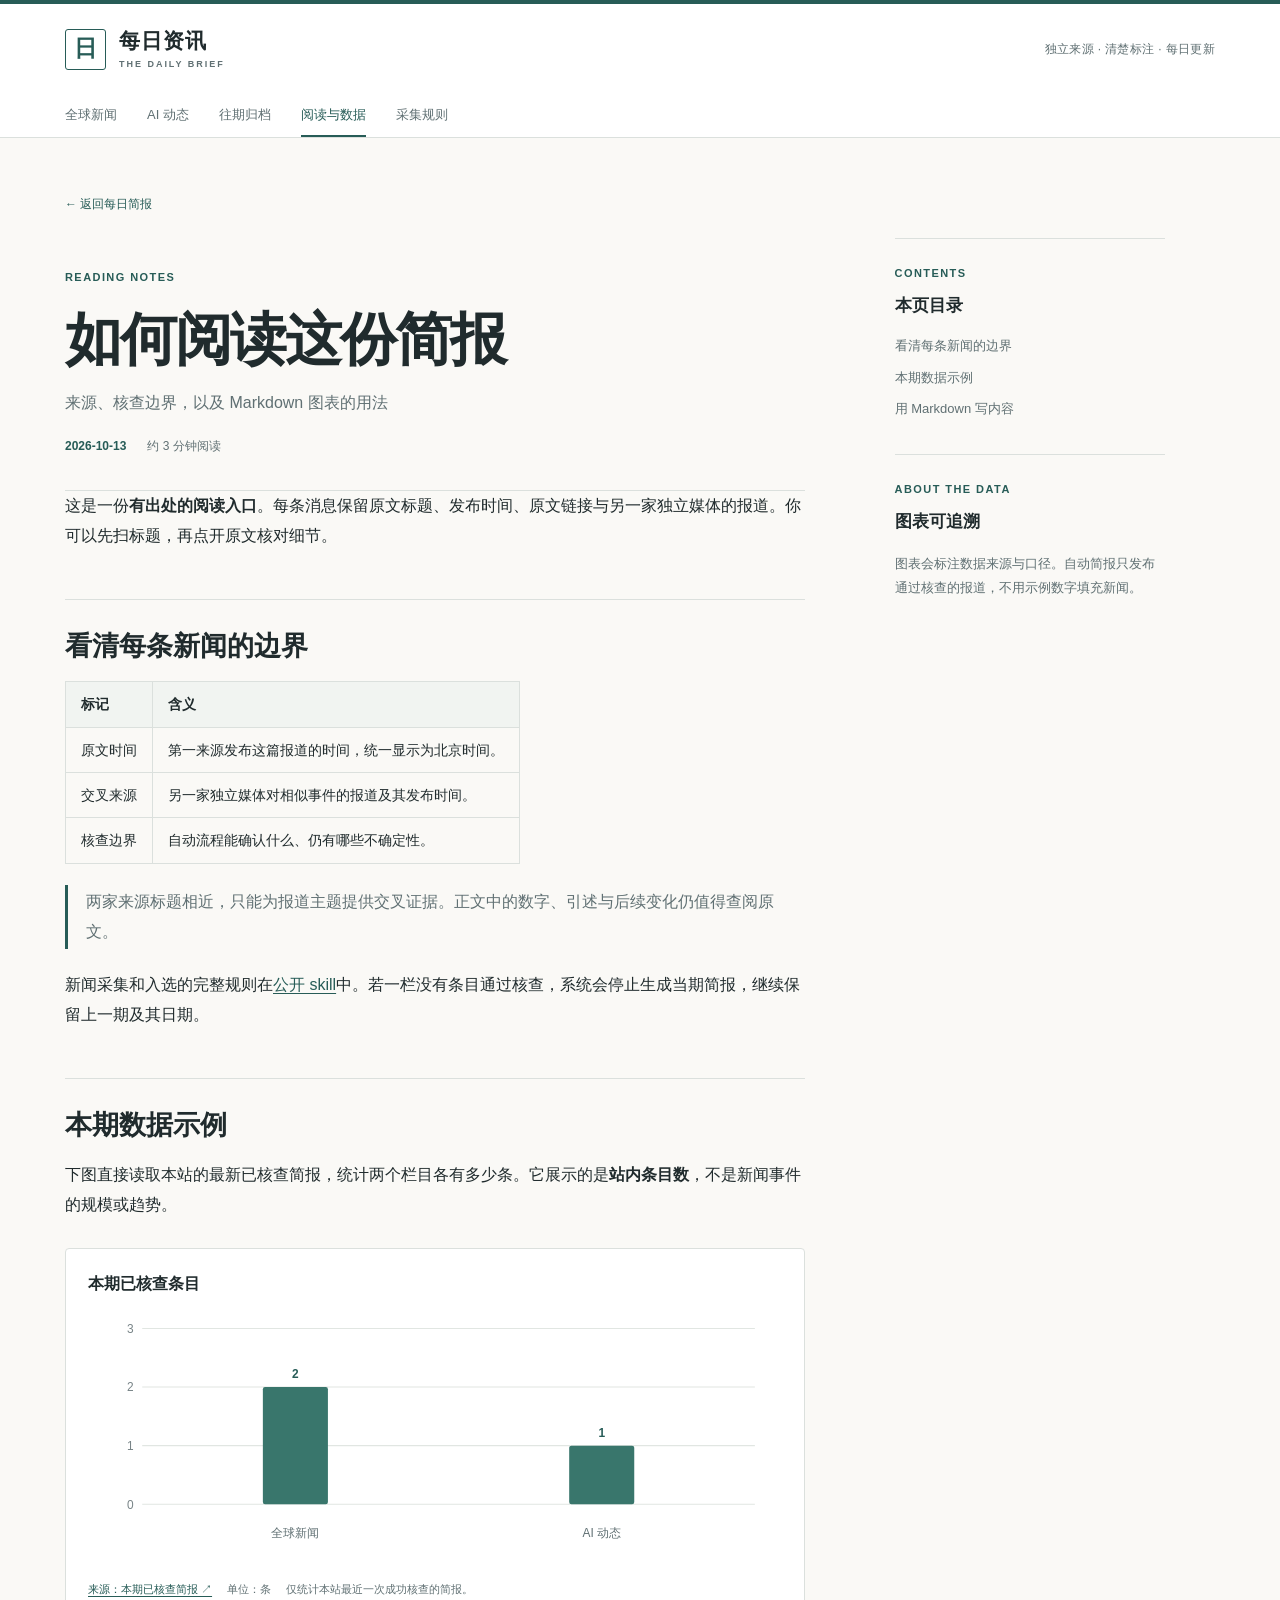
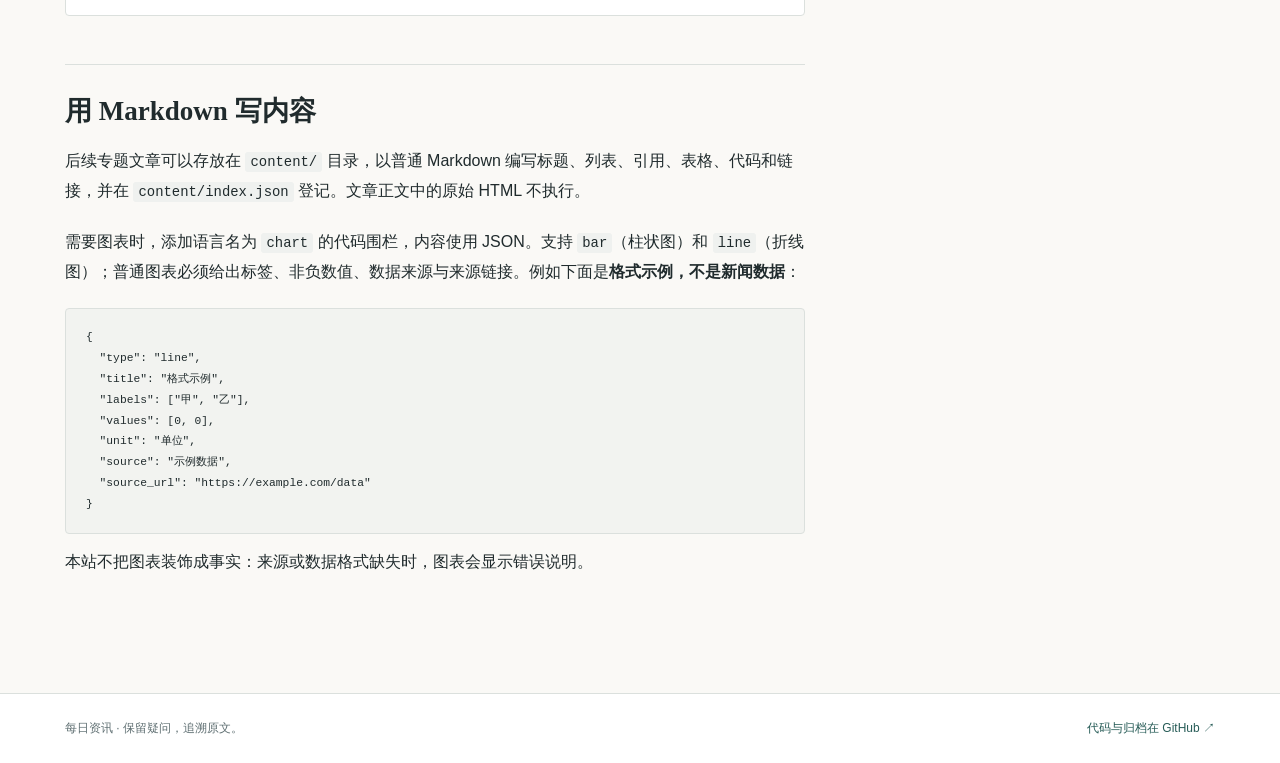
==== article.html @ a1f1600b "Redesign news reader and add Markdown chart articles" ====
<!doctype html>
<html lang="zh-CN">
<head>
  <meta charset="utf-8">
  <meta name="viewport" content="width=device-width, initial-scale=1">
  <meta name="theme-color" content="#faf9f6">
  <meta name="description" content="每日资讯的阅读笔记与数据图表。">
  <title>阅读与数据 · 每日资讯</title>
  <link rel="icon" href="favicon.svg" type="image/svg+xml">
  <link rel="stylesheet" href="styles.css">
  <script src="vendor/markdown-it.min.js" defer></script>
  <script src="charts.js" defer></script>
  <script src="article.js" defer></script>
</head>
<body>
  <a class="skip-link" href="#main">跳到正文</a>
  <header class="site-header">
    <div class="masthead wrap">
      <a class="brand" href="./" aria-label="每日资讯首页">
        <span class="brand-symbol" aria-hidden="true">日</span>
        <span class="brand-name">每日资讯<small>THE DAILY BRIEF</small></span>
      </a>
      <div class="masthead-note">独立来源 · 清楚标注 · 每日更新</div>
    </div>
    <nav class="site-nav wrap" aria-label="主导航">
      <a href="./#global">全球新闻</a>
      <a href="./#ai">AI 动态</a>
      <a href="./#archive">往期归档</a>
      <a href="article.html?slug=reading-guide" aria-current="page">阅读与数据</a>
      <a href="skills/news-collection/SKILL.md">采集规则</a>
    </nav>
  </header>
  <main id="main" class="wrap article-layout">
    <div class="article-main">
      <a class="back-link" href="./">← 返回每日简报</a>
      <header class="article-header">
        <span class="section-kicker">READING NOTES</span>
        <h1 id="article-title">正在载入文章…</h1>
        <p id="article-summary"></p>
        <div id="article-meta" class="edition-meta"></div>
      </header>
      <div id="article-notice" class="notice" role="status" hidden></div>
      <article id="article-body" class="prose" aria-live="polite"></article>
    </div>
    <aside class="sidebar article-sidebar" aria-label="阅读提示">
      <section class="side-block">
        <span class="side-kicker">CONTENTS</span>
        <h2>本页目录</h2>
        <nav id="article-toc" class="article-toc" aria-label="文章目录"></nav>
      </section>
      <section class="side-block side-method">
        <span class="side-kicker">ABOUT THE DATA</span>
        <h2>图表可追溯</h2>
        <p>图表会标注数据来源与口径。自动简报只发布通过核查的报道，不用示例数字填充新闻。</p>
      </section>
    </aside>
  </main>
  <footer class="site-footer">
    <div class="wrap footer-inner"><span>每日资讯 · 保留疑问，追溯原文。</span><a href="https://github.com/Zhangsfish/daily_tasks">代码与归档在 GitHub <span aria-hidden="true">↗</span></a></div>
  </footer>
</body>
</html>
---- styles.css ----
:root {
  color-scheme: light;
  --paper: #faf9f6;
  --surface: #ffffff;
  --ink: #202b2d;
  --muted: #607073;
  --soft: #788487;
  --line: #dbe0dd;
  --accent: #275c57;
  --accent-soft: #eaf2ee;
  --warm: #b56d43;
  --measure: 740px;
}

* { box-sizing: border-box; }
html { scroll-behavior: smooth; }
body { margin: 0; background: var(--paper); color: var(--ink); font-family: -apple-system, BlinkMacSystemFont, "Segoe UI", "PingFang SC", "Microsoft YaHei", sans-serif; line-height: 1.6; }
button, input { font: inherit; }
a { color: inherit; }
a:focus-visible, button:focus-visible { outline: 2px solid var(--accent); outline-offset: 4px; }
.wrap { width: min(1150px, calc(100% - 52px)); margin-inline: auto; }
.skip-link { position: absolute; top: -60px; left: 16px; z-index: 10; background: var(--ink); color: white; padding: 8px 14px; }
.skip-link:focus { top: 10px; }

.site-header { border-top: 4px solid var(--accent); border-bottom: 1px solid var(--line); background: var(--surface); }
.masthead { min-height: 91px; display: flex; align-items: center; justify-content: space-between; gap: 24px; }
.brand { display: inline-flex; align-items: center; gap: 13px; text-decoration: none; }
.brand-symbol { display: grid; place-items: center; width: 41px; height: 41px; border: 1px solid var(--accent); border-radius: 3px; color: var(--accent); font-family: Georgia, "Noto Serif SC", serif; font-size: 23px; font-weight: 700; }
.brand-name { display: flex; flex-direction: column; color: var(--ink); font-size: 21px; font-weight: 750; letter-spacing: .05em; line-height: 1.17; }
.brand-name small { margin-top: 5px; color: var(--muted); font-size: 9px; font-weight: 700; letter-spacing: .22em; }
.masthead-note { color: var(--muted); font-size: 12px; letter-spacing: .03em; }
.site-nav { display: flex; align-items: center; gap: 30px; min-height: 42px; }
.site-nav a { align-self: stretch; display: inline-flex; align-items: center; border-bottom: 2px solid transparent; color: var(--muted); font-size: 13px; text-decoration: none; white-space: nowrap; }
.site-nav a:hover, .site-nav a[aria-current="page"] { border-bottom-color: var(--accent); color: var(--accent); }

.page-grid, .article-layout { display: grid; grid-template-columns: minmax(0, var(--measure)) minmax(220px, 270px); column-gap: clamp(44px, 7vw, 112px); align-items: start; padding-top: 64px; padding-bottom: 95px; }
.primary-column, .article-main { min-width: 0; }
.intro { padding-bottom: 38px; }
.overline, .section-kicker, .side-kicker { color: var(--accent); font-size: 11px; font-weight: 750; letter-spacing: .13em; }
.overline { display: flex; align-items: center; gap: 10px; }
.live-dot { display: inline-block; width: 6px; height: 6px; border-radius: 50%; background: var(--warm); }
.overline-rule { width: 22px; height: 1px; background: var(--line); }
.intro h1, .article-header h1 { margin: 17px 0 14px; font-family: Georgia, "Noto Serif SC", serif; font-size: clamp(44px, 5vw, 65px); font-weight: 600; letter-spacing: -.035em; line-height: 1.22; }
.intro-description { margin: 0; color: var(--muted); font-size: 16px; line-height: 1.9; }
.edition-meta { display: flex; flex-wrap: wrap; gap: 8px 21px; margin-top: 25px; color: var(--muted); font-size: 12px; }
.edition-meta span:first-child { color: var(--accent); font-weight: 700; }
.notice { margin: 4px 0 25px; padding: 12px 16px; border-left: 3px solid var(--warm); background: #fff3ea; color: #654c3a; font-size: 13px; }

.news-section { padding: 34px 0 41px; border-top: 1px solid var(--line); scroll-margin-top: 20px; }
.section-heading { display: flex; align-items: end; justify-content: space-between; gap: 20px; }
.section-heading h2 { margin: 6px 0 0; font-family: Georgia, "Noto Serif SC", serif; font-size: clamp(27px, 3vw, 34px); font-weight: 600; line-height: 1.3; }
.section-count { min-width: 33px; padding: 2px 9px; border: 1px solid var(--line); border-radius: 99px; color: var(--muted); font-size: 12px; text-align: center; }
.section-description { margin: 8px 0 25px; color: var(--muted); font-size: 13px; }
.story { display: grid; grid-template-columns: 35px minmax(0, 1fr); gap: 14px; padding: 23px 0 27px; border-top: 1px solid var(--line); }
.story-number { padding-top: 3px; color: var(--soft); font-family: Georgia, serif; font-size: 15px; }
.story-meta { display: flex; flex-wrap: wrap; align-items: center; gap: 6px 12px; color: var(--muted); font-size: 12px; }
.story-source { color: var(--accent); font-weight: 700; }
.story-title { margin: 10px 0 14px; font-family: Georgia, "Noto Serif SC", serif; font-size: clamp(20px, 2.2vw, 24px); font-weight: 600; line-height: 1.45; letter-spacing: -.012em; }
.story-title a { text-decoration: none; }
.story-title a:hover { color: var(--accent); text-decoration: underline; text-decoration-thickness: 1px; text-underline-offset: 4px; }
.story-links { display: flex; flex-wrap: wrap; gap: 7px 21px; }
.story-links a { color: var(--accent); font-size: 12px; font-weight: 650; text-decoration: none; }
.story-links a:hover { text-decoration: underline; text-underline-offset: 3px; }
.story-uncertainty { margin: 14px 0 0; color: var(--soft); font-size: 12px; line-height: 1.75; }
.story-uncertainty strong { color: var(--muted); font-weight: 650; }
.empty { padding: 24px 0; border-top: 1px solid var(--line); color: var(--muted); font-size: 14px; line-height: 1.8; }

.archive-section { padding: 36px 0 10px; border-top: 1px solid var(--line); scroll-margin-top: 20px; }
.archive-list { display: flex; flex-wrap: wrap; gap: 10px; margin-top: 22px; }
.archive-list button { padding: 8px 13px; border: 1px solid var(--line); border-radius: 3px; background: var(--surface); color: var(--muted); font-size: 12px; cursor: pointer; }
.archive-list button:hover, .archive-list button[aria-current="true"] { border-color: var(--accent); color: var(--accent); background: var(--accent-soft); }

.sidebar { min-width: 0; padding-top: 12px; }
.side-block { padding: 20px 0 26px; border-top: 1px solid var(--line); }
.side-block + .side-block { margin-top: 8px; }
.side-block h2 { margin: 7px 0 17px; font-size: 17px; font-weight: 690; }
.side-stat { display: flex; justify-content: space-between; gap: 12px; padding: 9px 0; border-bottom: 1px solid var(--line); color: var(--muted); font-size: 13px; }
.side-stat strong { color: var(--ink); font-size: 15px; }
.side-note { display: block; margin: 14px 0 0; color: var(--soft); font-size: 12px; line-height: 1.7; }
.side-method p { margin: 0 0 13px; color: var(--muted); font-size: 13px; line-height: 1.85; }
.side-method a, .note-link { color: var(--accent); font-size: 13px; font-weight: 650; text-decoration: none; }
.side-method a:hover, .note-link:hover { text-decoration: underline; text-underline-offset: 3px; }
.notes-list { display: grid; gap: 12px; }
.note-link { display: grid; gap: 2px; }
.note-link small { color: var(--soft); font-size: 11px; font-weight: 400; }

.site-footer { border-top: 1px solid var(--line); background: var(--surface); }
.footer-inner { display: flex; justify-content: space-between; flex-wrap: wrap; gap: 12px; padding-block: 25px; color: var(--muted); font-size: 12px; }
.footer-inner a { color: var(--accent); text-decoration: none; }
.footer-inner a:hover { text-decoration: underline; }

.article-layout { padding-top: 52px; }
.back-link { color: var(--accent); font-size: 12px; text-decoration: none; }
.back-link:hover { text-decoration: underline; }
.article-header { padding: 47px 0 34px; border-bottom: 1px solid var(--line); }
.article-header h1 { font-size: clamp(39px, 5vw, 57px); }
.article-header p { margin: 0; color: var(--muted); font-size: 16px; line-height: 1.8; }
.article-header .edition-meta { margin-top: 19px; }
.article-sidebar { padding-top: 48px; }
.article-toc { display: grid; gap: 11px; }
.article-toc a { color: var(--muted); font-size: 13px; text-decoration: none; }
.article-toc a:hover { color: var(--accent); text-decoration: underline; }

.prose { color: var(--ink); font-size: 16px; line-height: 1.88; overflow-wrap: break-word; }
.prose h2, .prose h3 { scroll-margin-top: 24px; font-family: Georgia, "Noto Serif SC", serif; line-height: 1.35; }
.prose h2 { margin: 48px 0 17px; padding-top: 28px; border-top: 1px solid var(--line); font-size: 27px; }
.prose h3 { margin: 32px 0 12px; font-size: 21px; }
.prose p, .prose ul, .prose ol, .prose blockquote, .prose table { margin: 0 0 21px; }
.prose li { padding-left: 4px; }
.prose li + li { margin-top: 5px; }
.prose a { color: var(--accent); text-decoration-thickness: 1px; text-underline-offset: 3px; }
.prose blockquote { margin-inline: 0; padding: 2px 0 2px 18px; border-left: 3px solid var(--accent); color: var(--muted); }
.prose blockquote p:last-child { margin-bottom: 0; }
.prose code { padding: 2px 5px; border-radius: 3px; background: #eff1ef; font-size: .87em; }
.prose pre { max-width: 100%; overflow-x: auto; padding: 18px 20px; border: 1px solid var(--line); border-radius: 4px; background: #f2f3f0; font-size: 13px; line-height: 1.6; }
.prose pre code { padding: 0; background: transparent; }
.prose img { max-width: 100%; height: auto; }
.prose table { display: block; width: 100%; max-width: 100%; overflow-x: auto; border-collapse: collapse; font-size: 14px; }
.prose th, .prose td { padding: 9px 15px; border: 1px solid var(--line); text-align: left; }
.prose th { background: #f1f4f1; }
.prose hr { height: 1px; margin: 32px 0; border: 0; background: var(--line); }

.chart { margin: 28px 0 32px; padding: 20px 22px 17px; border: 1px solid var(--line); border-radius: 4px; background: var(--surface); }
.chart-title { margin: 0 0 4px; font-size: 16px; font-weight: 690; }
.chart-svg { display: block; width: 100%; height: auto; margin-top: 9px; }
.chart-caption { display: flex; flex-wrap: wrap; gap: 5px 15px; margin-top: 8px; color: var(--muted); font-size: 11px; line-height: 1.5; }
.chart-caption a { font-size: inherit; }
.chart-error { color: #9b4c34; font-size: 13px; }

@media (max-width: 900px) {
  .page-grid, .article-layout { grid-template-columns: minmax(0, 1fr); gap: 50px; }
  .primary-column, .article-main { width: min(100%, var(--measure)); }
  .sidebar { display: grid; grid-template-columns: repeat(2, minmax(0, 1fr)); gap: 0 28px; width: min(100%, var(--measure)); padding-top: 0; }
  .side-block + .side-block { margin-top: 0; }
  .article-sidebar { padding-top: 0; }
}
@media (max-width: 620px) {
  .wrap { width: min(100% - 32px, 1150px); }
  .masthead { min-height: 79px; }
  .masthead-note { display: none; }
  .site-nav { gap: 22px; overflow-x: auto; }
  .page-grid, .article-layout { padding-top: 43px; padding-bottom: 58px; }
  .intro { padding-bottom: 30px; }
  .story { grid-template-columns: 24px minmax(0, 1fr); gap: 10px; }
  .story-title { font-size: 21px; }
  .sidebar { grid-template-columns: 1fr; }
  .side-block + .side-block { margin-top: 4px; }
  .article-header { padding-top: 36px; }
  .prose { font-size: 15px; }
  .chart { padding: 15px 12px; }
}
@media (prefers-reduced-motion: reduce) {
  html { scroll-behavior: auto; }
}
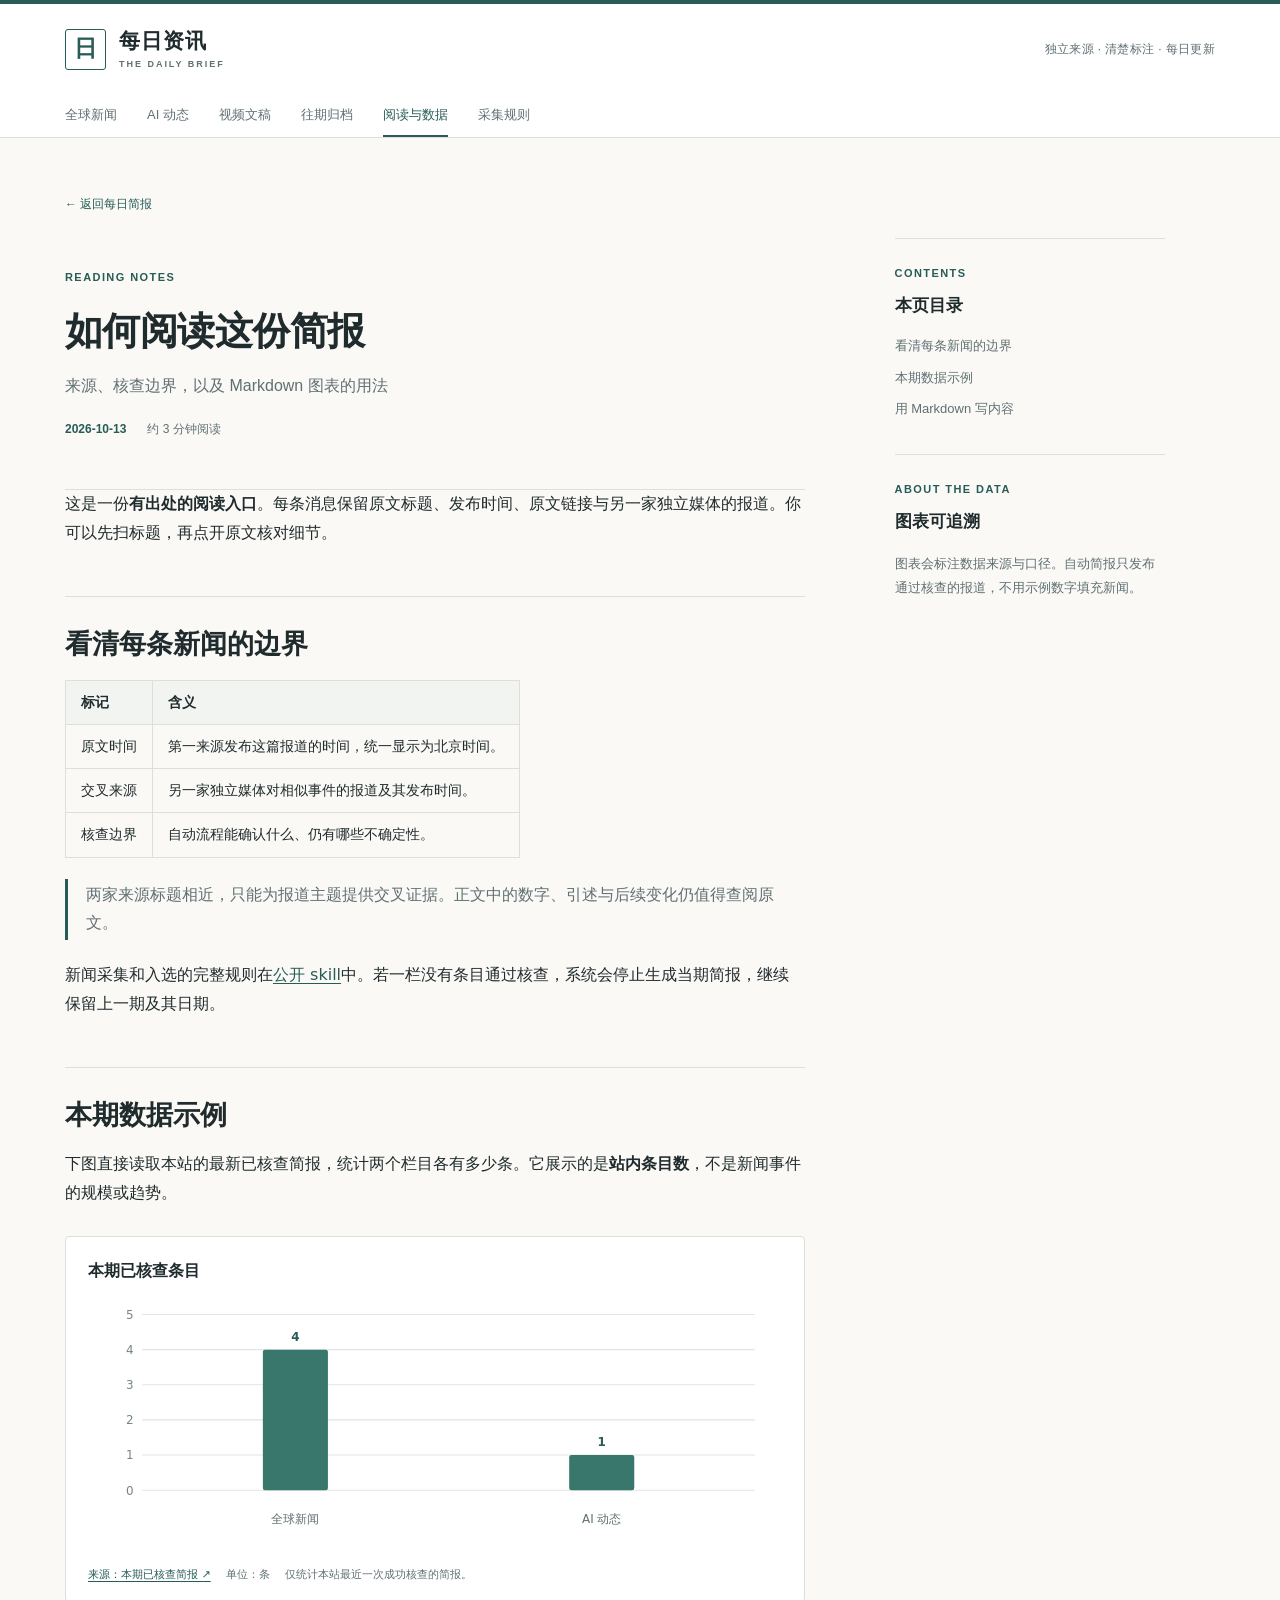
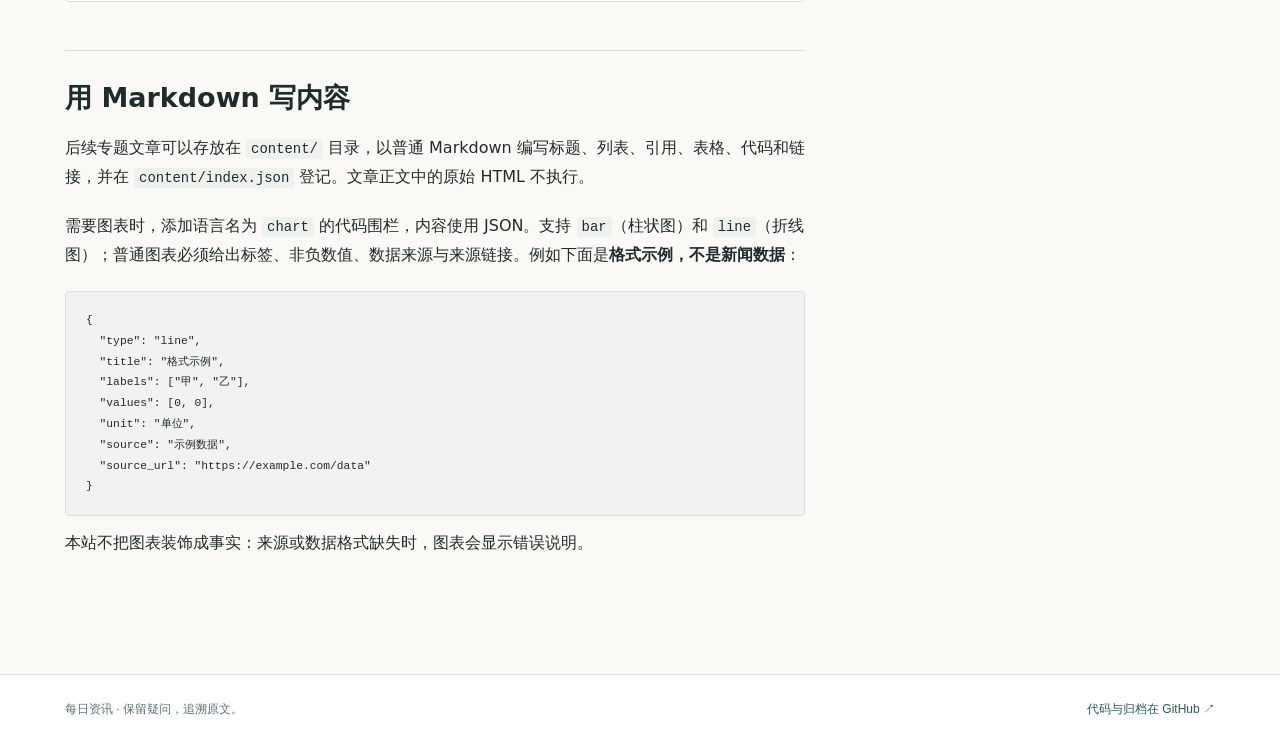
==== commit 315dbe50: "Publish video transcripts in reading section" ====
--- a/article.html
+++ b/article.html
@@ -25,19 +25,21 @@
     <nav class="site-nav wrap" aria-label="主导航">
       <a href="./#global">全球新闻</a>
       <a href="./#ai">AI 动态</a>
+      <a id="transcript-nav" href="./#transcripts">视频文稿</a>
       <a href="./#archive">往期归档</a>
-      <a href="article.html?slug=reading-guide" aria-current="page">阅读与数据</a>
+      <a id="notes-nav" href="article.html?slug=reading-guide" aria-current="page">阅读与数据</a>
       <a href="skills/news-collection/SKILL.md">采集规则</a>
     </nav>
   </header>
   <main id="main" class="wrap article-layout">
     <div class="article-main">
-      <a class="back-link" href="./">← 返回每日简报</a>
+      <a id="article-back" class="back-link" href="./">← 返回每日简报</a>
       <header class="article-header">
-        <span class="section-kicker">READING NOTES</span>
+        <span id="article-kicker" class="section-kicker">READING NOTES</span>
         <h1 id="article-title">正在载入文章…</h1>
         <p id="article-summary"></p>
         <div id="article-meta" class="edition-meta"></div>
+        <div id="article-actions" class="article-actions"></div>
       </header>
       <div id="article-notice" class="notice" role="status" hidden></div>
       <article id="article-body" class="prose" aria-live="polite"></article>
@@ -49,9 +51,9 @@
         <nav id="article-toc" class="article-toc" aria-label="文章目录"></nav>
       </section>
       <section class="side-block side-method">
-        <span class="side-kicker">ABOUT THE DATA</span>
-        <h2>图表可追溯</h2>
-        <p>图表会标注数据来源与口径。自动简报只发布通过核查的报道，不用示例数字填充新闻。</p>
+        <span id="article-side-kicker" class="side-kicker">ABOUT THE DATA</span>
+        <h2 id="article-side-title">图表可追溯</h2>
+        <p id="article-side-text">图表会标注数据来源与口径。自动简报只发布通过核查的报道，不用示例数字填充新闻。</p>
       </section>
     </aside>
   </main>
--- a/styles.css
+++ b/styles.css
@@ -83,6 +83,15 @@
 .notes-list { display: grid; gap: 12px; }
 .note-link { display: grid; gap: 2px; }
 .note-link small { color: var(--soft); font-size: 11px; font-weight: 400; }
+.transcript-list { display: grid; border-top: 1px solid var(--line); }
+.transcript-card { padding: 21px 0 24px; border-bottom: 1px solid var(--line); }
+.transcript-title { margin: 0 0 7px; font-size: 19px; font-weight: 650; line-height: 1.5; }
+.transcript-title a { text-decoration: none; }
+.transcript-title a:hover { color: var(--accent); text-decoration: underline; text-underline-offset: 4px; }
+.transcript-description { margin: 0 0 10px; color: var(--muted); font-size: 13px; }
+.transcript-links, .article-actions { display: flex; flex-wrap: wrap; gap: 8px 22px; }
+.transcript-links a, .article-actions a { color: var(--accent); font-size: 13px; font-weight: 650; text-decoration: none; }
+.transcript-links a:hover, .article-actions a:hover { text-decoration: underline; text-underline-offset: 3px; }
 
 .site-footer { border-top: 1px solid var(--line); background: var(--surface); }
 .footer-inner { display: flex; justify-content: space-between; flex-wrap: wrap; gap: 12px; padding-block: 25px; color: var(--muted); font-size: 12px; }
@@ -93,16 +102,17 @@
 .back-link { color: var(--accent); font-size: 12px; text-decoration: none; }
 .back-link:hover { text-decoration: underline; }
 .article-header { padding: 47px 0 34px; border-bottom: 1px solid var(--line); }
-.article-header h1 { font-size: clamp(39px, 5vw, 57px); }
+.article-header h1 { font-family: ui-sans-serif, system-ui, -apple-system, BlinkMacSystemFont, "Segoe UI", "PingFang SC", "Microsoft YaHei", sans-serif; font-size: clamp(29px, 3.6vw, 38px); font-weight: 650; letter-spacing: -.015em; line-height: 1.4; }
 .article-header p { margin: 0; color: var(--muted); font-size: 16px; line-height: 1.8; }
 .article-header .edition-meta { margin-top: 19px; }
+.article-actions { margin-top: 16px; }
 .article-sidebar { padding-top: 48px; }
-.article-toc { display: grid; gap: 11px; }
+.article-toc { display: grid; gap: 11px; max-height: 66vh; overflow-y: auto; }
 .article-toc a { color: var(--muted); font-size: 13px; text-decoration: none; }
 .article-toc a:hover { color: var(--accent); text-decoration: underline; }
 
-.prose { color: var(--ink); font-size: 16px; line-height: 1.88; overflow-wrap: break-word; }
-.prose h2, .prose h3 { scroll-margin-top: 24px; font-family: Georgia, "Noto Serif SC", serif; line-height: 1.35; }
+.prose { color: var(--ink); font-family: ui-sans-serif, system-ui, -apple-system, BlinkMacSystemFont, "Segoe UI", "PingFang SC", "Microsoft YaHei", sans-serif; font-size: 16px; line-height: 1.8; overflow-wrap: break-word; }
+.prose h2, .prose h3 { scroll-margin-top: 24px; font-family: inherit; line-height: 1.4; }
 .prose h2 { margin: 48px 0 17px; padding-top: 28px; border-top: 1px solid var(--line); font-size: 27px; }
 .prose h3 { margin: 32px 0 12px; font-size: 21px; }
 .prose p, .prose ul, .prose ol, .prose blockquote, .prose table { margin: 0 0 21px; }
@@ -119,6 +129,10 @@
 .prose th, .prose td { padding: 9px 15px; border: 1px solid var(--line); text-align: left; }
 .prose th { background: #f1f4f1; }
 .prose hr { height: 1px; margin: 32px 0; border: 0; background: var(--line); }
+.prose .transcript-time { display: flex; flex-wrap: wrap; align-items: baseline; gap: 7px 18px; margin: 36px 0 15px; padding-top: 22px; font-size: 18px; font-variant-numeric: tabular-nums; }
+.transcript-time a { color: var(--accent); font-size: 12px; font-weight: 500; text-decoration: none; }
+.transcript-time a:hover { text-decoration: underline; }
+.is-transcript p { margin-bottom: 24px; }
 
 .chart { margin: 28px 0 32px; padding: 20px 22px 17px; border: 1px solid var(--line); border-radius: 4px; background: var(--surface); }
 .chart-title { margin: 0 0 4px; font-size: 16px; font-weight: 690; }
@@ -146,7 +160,7 @@
   .sidebar { grid-template-columns: 1fr; }
   .side-block + .side-block { margin-top: 4px; }
   .article-header { padding-top: 36px; }
-  .prose { font-size: 15px; }
+  .prose { font-size: 16px; }
   .chart { padding: 15px 12px; }
 }
 @media (prefers-reduced-motion: reduce) {
